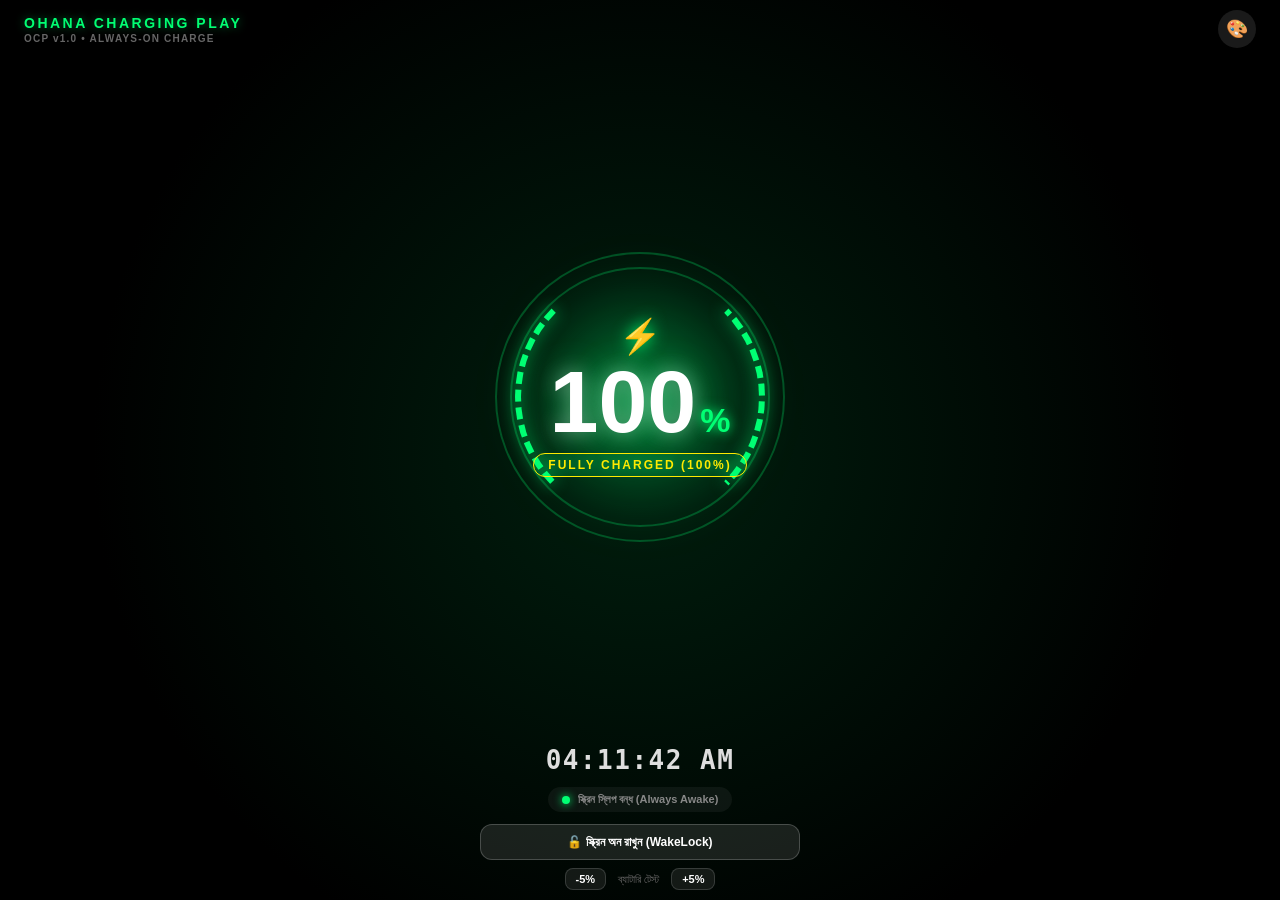
==== index.html @ 6079d1b1 "Initial commit: Ohana Charging Play (OCP) - iOS & Web charging display" ====
<!DOCTYPE html>
<html lang="bn">
<head>
    <meta charset="UTF-8">
    <meta name="viewport" content="width=device-width, initial-scale=1.0, maximum-scale=1.0, user-scalable=no, viewport-fit=cover">
    <meta name="apple-mobile-web-app-capable" content="yes">
    <meta name="apple-mobile-web-app-status-bar-style" content="black-translucent">
    <meta name="apple-mobile-web-app-title" content="OCP">
    <meta name="theme-color" content="#000000">
    <title>Ohana Charging Play (OCP)</title>
    <link rel="manifest" href="manifest.json">
    <link rel="apple-touch-icon" href="icon-192.png">
    <link rel="stylesheet" href="style.css">
</head>
<body>
    <div class="ocp-container">
        <!-- Top Header -->
        <header class="ocp-header">
            <div class="brand">
                <span class="brand-title">OHANA CHARGING PLAY</span>
                <span class="brand-subtitle">OCP v1.0 • ALWAYS-ON CHARGE</span>
            </div>
            <button id="themeBtn" class="theme-btn" title="Change Color">🎨</button>
        </header>

        <!-- Main Display / Animation -->
        <main class="animation-stage">
            <div class="glow-halo"></div>
            
            <!-- Concentric Animation Rings -->
            <div class="pulse-ring ring-1"></div>
            <div class="pulse-ring ring-2"></div>
            <div class="rotating-ring"></div>

            <!-- Core HUD Display -->
            <div class="hud-center">
                <div class="bolt-icon" id="boltIcon">⚡</div>
                <div class="percent-container">
                    <span id="batteryPercent" class="percent-number">88</span>
                    <span class="percent-sign">%</span>
                </div>
                <div class="status-badge" id="chargingStatus">FAST CHARGING</div>
            </div>
        </main>

        <!-- Bottom Status & Clock -->
        <footer class="ocp-footer">
            <div class="clock-display" id="clockDisplay">12:00:00 PM</div>
            <div class="screen-awake-tag">
                <span class="green-dot"></span>
                <span>স্ক্রিন স্লিপ বন্ধ (Always Awake)</span>
            </div>

            <!-- Tap to trigger WakeLock or simulate on desktop -->
            <div class="controls-drawer">
                <button id="wakeLockBtn" class="action-btn">🔓 স্ক্রিন অন রাখুন (WakeLock)</button>
                <div class="manual-adjust" id="adjustPanel">
                    <button class="step-btn" id="minusBtn">-5%</button>
                    <span class="hint-text">ব্যাটারি টেস্ট</span>
                    <button class="step-btn" id="plusBtn">+5%</button>
                </div>
            </div>
        </footer>
    </div>

    <script src="app.js"></script>
</body>
</html>
---- style.css ----
:root {
    --primary-color: #00ff73;
    --primary-glow: rgba(0, 255, 115, 0.45);
    --secondary-color: #008f3e;
    --bg-color: #000000;
}

* {
    box-sizing: border-box;
    margin: 0;
    padding: 0;
    user-select: none;
    -webkit-user-select: none;
    -webkit-tap-highlight-color: transparent;
}

body, html {
    width: 100%;
    height: 100%;
    background-color: var(--bg-color);
    color: #ffffff;
    font-family: -apple-system, BlinkMacSystemFont, "SF Pro Rounded", "SF Pro Display", sans-serif;
    overflow: hidden;
    position: fixed;
}

.ocp-container {
    width: 100vw;
    height: 100vh;
    display: flex;
    flex-direction: column;
    justify-content: space-between;
    align-items: center;
    padding: env(safe-area-inset-top, 20px) 24px env(safe-area-inset-bottom, 24px) 24px;
    background: radial-gradient(circle at center, rgba(0, 255, 115, 0.12) 0%, #000000 70%);
    transition: background 0.5s ease;
}

/* Header */
.ocp-header {
    width: 100%;
    display: flex;
    justify-content: space-between;
    align-items: center;
    padding-top: 10px;
}

.brand {
    display: flex;
    flex-direction: column;
}

.brand-title {
    font-size: 14px;
    font-weight: 900;
    letter-spacing: 2.5px;
    color: var(--primary-color);
    text-shadow: 0 0 10px var(--primary-glow);
}

.brand-subtitle {
    font-size: 10px;
    font-weight: 600;
    letter-spacing: 1.2px;
    color: #666;
    margin-top: 2px;
}

.theme-btn {
    background: rgba(255, 255, 255, 0.1);
    border: none;
    border-radius: 50%;
    width: 38px;
    height: 38px;
    font-size: 18px;
    display: flex;
    align-items: center;
    justify-content: center;
    cursor: pointer;
    backdrop-filter: blur(10px);
}

/* Central Animation Stage */
.animation-stage {
    position: relative;
    width: 320px;
    height: 320px;
    display: flex;
    justify-content: center;
    align-items: center;
}

.glow-halo {
    position: absolute;
    width: 260px;
    height: 260px;
    border-radius: 50%;
    background: radial-gradient(circle, var(--primary-glow) 0%, transparent 70%);
    filter: blur(25px);
    z-index: 1;
}

.pulse-ring {
    position: absolute;
    border-radius: 50%;
    border: 2px solid var(--primary-color);
    opacity: 0.25;
    z-index: 2;
}

.ring-1 {
    width: 290px;
    height: 290px;
    animation: pulse 2.5s infinite ease-in-out;
}

.ring-2 {
    width: 260px;
    height: 260px;
    animation: pulse 2.5s infinite ease-in-out 0.8s;
}

.rotating-ring {
    position: absolute;
    width: 250px;
    height: 250px;
    border-radius: 50%;
    border: 6px dashed var(--primary-color);
    border-top-color: transparent;
    border-bottom-color: transparent;
    animation: rotate 7s infinite linear;
    z-index: 3;
    filter: drop-shadow(0 0 8px var(--primary-color));
}

.hud-center {
    position: relative;
    z-index: 5;
    display: flex;
    flex-direction: column;
    align-items: center;
    justify-content: center;
}

.bolt-icon {
    font-size: 34px;
    color: var(--primary-color);
    text-shadow: 0 0 16px var(--primary-color);
    animation: bounceBolt 1s infinite alternate ease-in-out;
}

.percent-container {
    display: flex;
    align-items: baseline;
    justify-content: center;
    margin: 4px 0;
}

.percent-number {
    font-size: 88px;
    font-weight: 900;
    line-height: 0.95;
    color: #ffffff;
    text-shadow: 0 0 20px rgba(255, 255, 255, 0.4), 0 0 35px var(--primary-glow);
}

.percent-sign {
    font-size: 34px;
    font-weight: 800;
    color: var(--primary-color);
    margin-left: 4px;
    text-shadow: 0 0 12px var(--primary-color);
}

.status-badge {
    font-size: 12px;
    font-weight: 800;
    letter-spacing: 2px;
    color: var(--primary-color);
    background: rgba(0, 255, 115, 0.15);
    border: 1px solid var(--primary-color);
    padding: 4px 14px;
    border-radius: 20px;
    text-shadow: 0 0 8px var(--primary-glow);
    margin-top: 6px;
}

/* Footer Section */
.ocp-footer {
    width: 100%;
    display: flex;
    flex-direction: column;
    align-items: center;
    gap: 12px;
    padding-bottom: 10px;
}

.clock-display {
    font-size: 26px;
    font-weight: 600;
    font-family: "SF Pro Text", monospace;
    letter-spacing: 1.5px;
    color: #dedede;
}

.screen-awake-tag {
    display: flex;
    align-items: center;
    gap: 8px;
    background: rgba(255, 255, 255, 0.05);
    padding: 6px 14px;
    border-radius: 16px;
    font-size: 11px;
    font-weight: 600;
    color: #888;
}

.green-dot {
    width: 8px;
    height: 8px;
    border-radius: 50%;
    background-color: var(--primary-color);
    box-shadow: 0 0 8px var(--primary-color);
    animation: blink 1.5s infinite ease-in-out;
}

.controls-drawer {
    display: flex;
    flex-direction: column;
    align-items: center;
    gap: 8px;
    width: 100%;
    max-width: 320px;
}

.action-btn {
    width: 100%;
    background: rgba(255, 255, 255, 0.1);
    color: #fff;
    border: 1px solid rgba(255, 255, 255, 0.2);
    border-radius: 12px;
    padding: 10px 16px;
    font-size: 12px;
    font-weight: 700;
    cursor: pointer;
}

.manual-adjust {
    display: flex;
    align-items: center;
    gap: 12px;
}

.step-btn {
    background: rgba(255, 255, 255, 0.08);
    border: 1px solid rgba(255, 255, 255, 0.15);
    color: #fff;
    padding: 4px 10px;
    border-radius: 8px;
    font-size: 11px;
    font-weight: 600;
    cursor: pointer;
}

.hint-text {
    font-size: 11px;
    color: #666;
}

/* Animations */
@keyframes rotate {
    from { transform: rotate(0deg); }
    to { transform: rotate(360deg); }
}

@keyframes pulse {
    0%, 100% {
        transform: scale(0.98);
        opacity: 0.2;
    }
    50% {
        transform: scale(1.08);
        opacity: 0.45;
    }
}

@keyframes bounceBolt {
    from { transform: translateY(0) scale(1); }
    to { transform: translateY(-4px) scale(1.12); }
}

@keyframes blink {
    0%, 100% { opacity: 0.4; }
    50% { opacity: 1; }
}
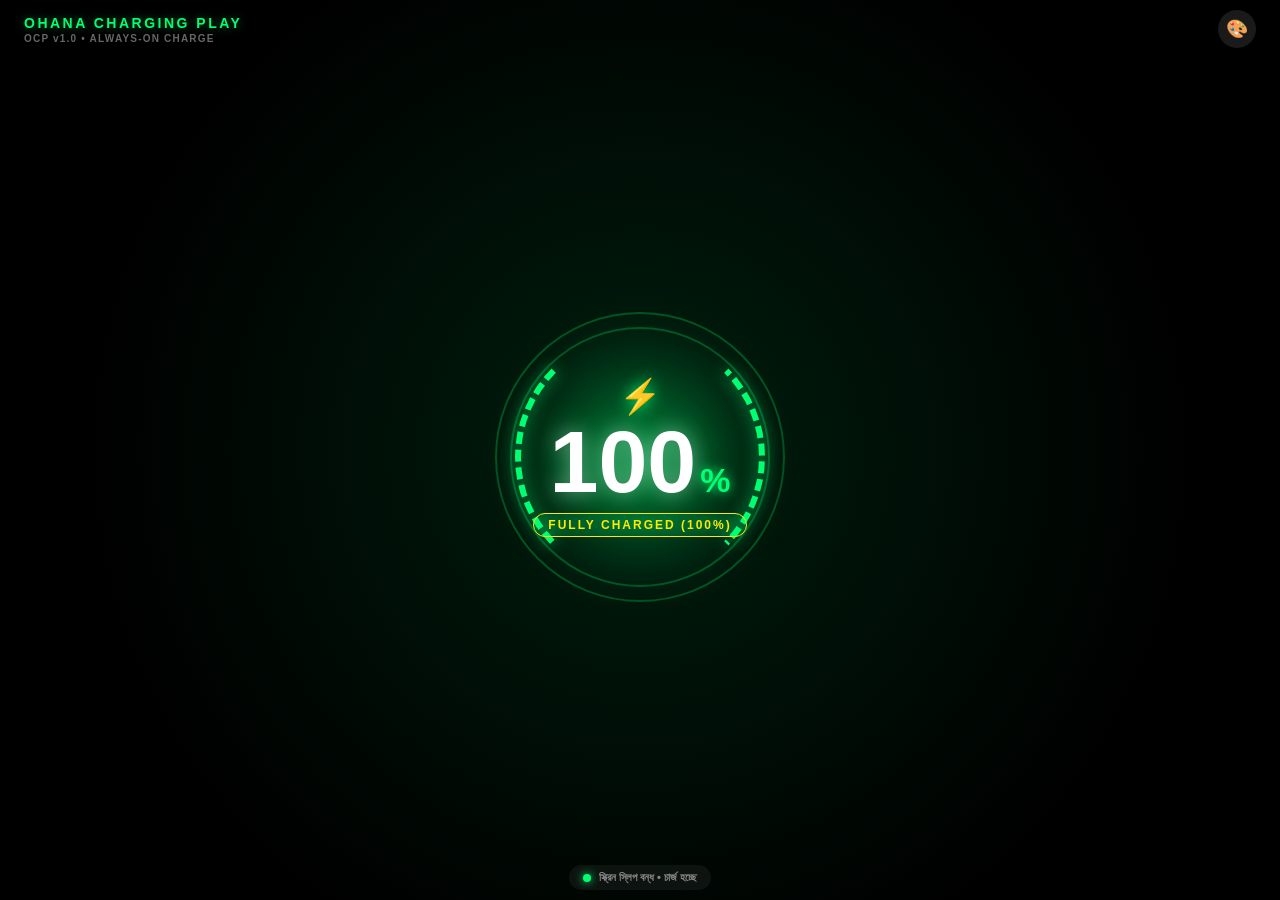
==== commit 9542a6b7: "Remove confusing timer/clock; keep clean charging UI only" ====
--- a/index.html
+++ b/index.html
@@ -36,29 +36,18 @@
             <div class="hud-center">
                 <div class="bolt-icon" id="boltIcon">⚡</div>
                 <div class="percent-container">
-                    <span id="batteryPercent" class="percent-number">88</span>
+                    <span id="batteryPercent" class="percent-number">--</span>
                     <span class="percent-sign">%</span>
                 </div>
                 <div class="status-badge" id="chargingStatus">FAST CHARGING</div>
             </div>
         </main>
 
-        <!-- Bottom Status & Clock -->
+        <!-- Bottom Clean Status (No Confusing Timers) -->
         <footer class="ocp-footer">
-            <div class="clock-display" id="clockDisplay">12:00:00 PM</div>
             <div class="screen-awake-tag">
                 <span class="green-dot"></span>
-                <span>স্ক্রিন স্লিপ বন্ধ (Always Awake)</span>
-            </div>
-
-            <!-- Tap to trigger WakeLock or simulate on desktop -->
-            <div class="controls-drawer">
-                <button id="wakeLockBtn" class="action-btn">🔓 স্ক্রিন অন রাখুন (WakeLock)</button>
-                <div class="manual-adjust" id="adjustPanel">
-                    <button class="step-btn" id="minusBtn">-5%</button>
-                    <span class="hint-text">ব্যাটারি টেস্ট</span>
-                    <button class="step-btn" id="plusBtn">+5%</button>
-                </div>
+                <span>স্ক্রিন স্লিপ বন্ধ • চার্জ হচ্ছে</span>
             </div>
         </footer>
     </div>
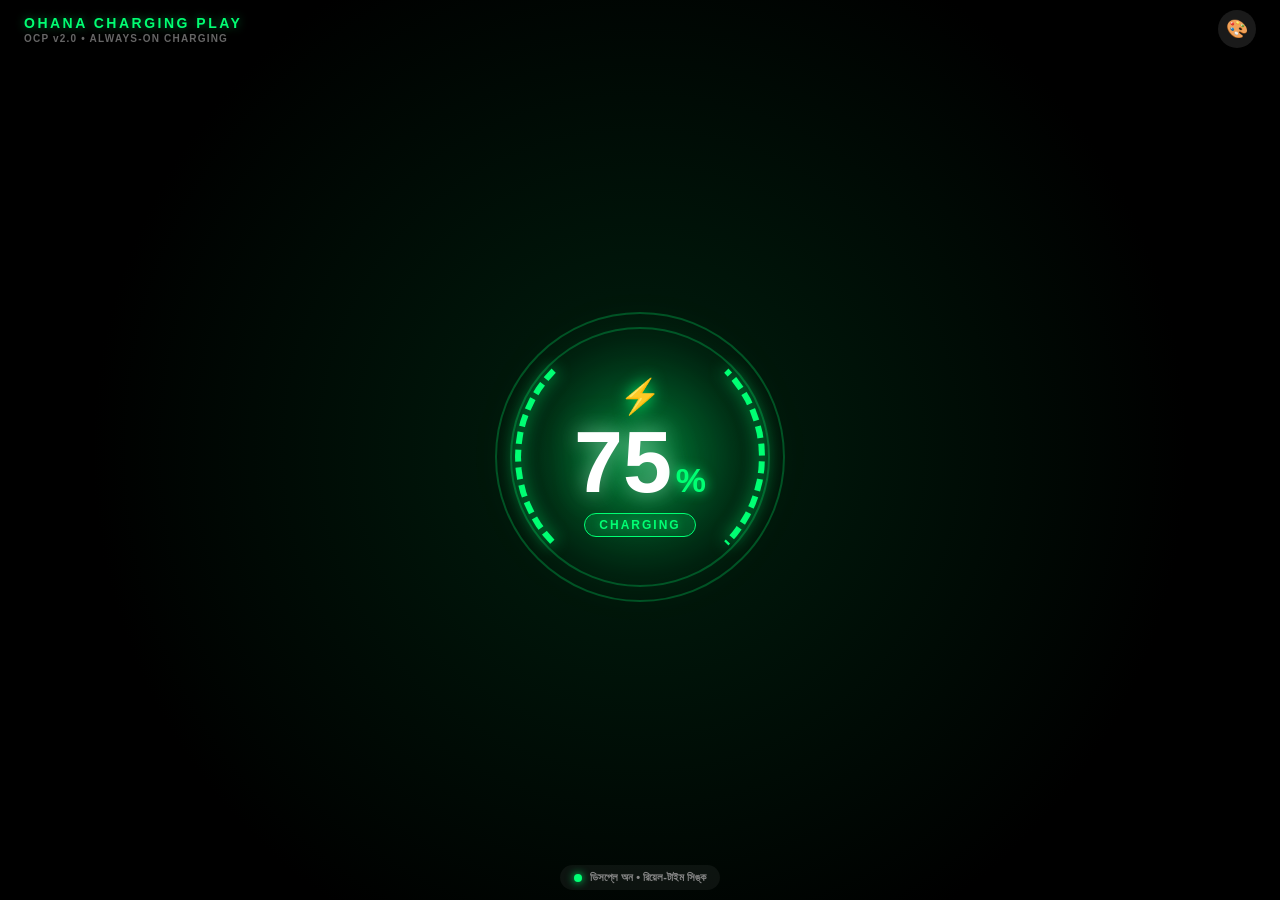
==== commit ba41d4c2: "Ohana Charging Play v2.0: Clean honest sync with cache-busting and zero fake timers" ====
--- a/index.html
+++ b/index.html
@@ -7,10 +7,13 @@
     <meta name="apple-mobile-web-app-status-bar-style" content="black-translucent">
     <meta name="apple-mobile-web-app-title" content="OCP">
     <meta name="theme-color" content="#000000">
+    <meta http-equiv="Cache-Control" content="no-cache, no-store, must-revalidate">
+    <meta http-equiv="Pragma" content="no-cache">
+    <meta http-equiv="Expires" content="0">
     <title>Ohana Charging Play (OCP)</title>
-    <link rel="manifest" href="manifest.json">
+    <link rel="manifest" href="manifest.json?v=2.0.1">
     <link rel="apple-touch-icon" href="icon-192.png">
-    <link rel="stylesheet" href="style.css">
+    <link rel="stylesheet" href="style.css?v=2.0.1">
 </head>
 <body>
     <div class="ocp-container">
@@ -18,7 +21,7 @@
         <header class="ocp-header">
             <div class="brand">
                 <span class="brand-title">OHANA CHARGING PLAY</span>
-                <span class="brand-subtitle">OCP v1.0 • ALWAYS-ON CHARGE</span>
+                <span class="brand-subtitle">OCP v2.0 • ALWAYS-ON CHARGING</span>
             </div>
             <button id="themeBtn" class="theme-btn" title="Change Color">🎨</button>
         </header>
@@ -39,19 +42,20 @@
                     <span id="batteryPercent" class="percent-number">--</span>
                     <span class="percent-sign">%</span>
                 </div>
-                <div class="status-badge" id="chargingStatus">FAST CHARGING</div>
+                <div class="status-badge" id="chargingStatus">CHARGING</div>
             </div>
         </main>
 
-        <!-- Bottom Clean Status (No Confusing Timers) -->
+        <!-- Bottom Clean Status -->
         <footer class="ocp-footer">
             <div class="screen-awake-tag">
                 <span class="green-dot"></span>
-                <span>স্ক্রিন স্লিপ বন্ধ • চার্জ হচ্ছে</span>
+                <span>ডিসপ্লে অন • রিয়েল-টাইম সিঙ্ক</span>
             </div>
         </footer>
     </div>
 
-    <script src="app.js"></script>
+    <!-- Cache Buster ensures Safari never runs old scripts -->
+    <script src="app.js?v=2.0.1"></script>
 </body>
 </html>
